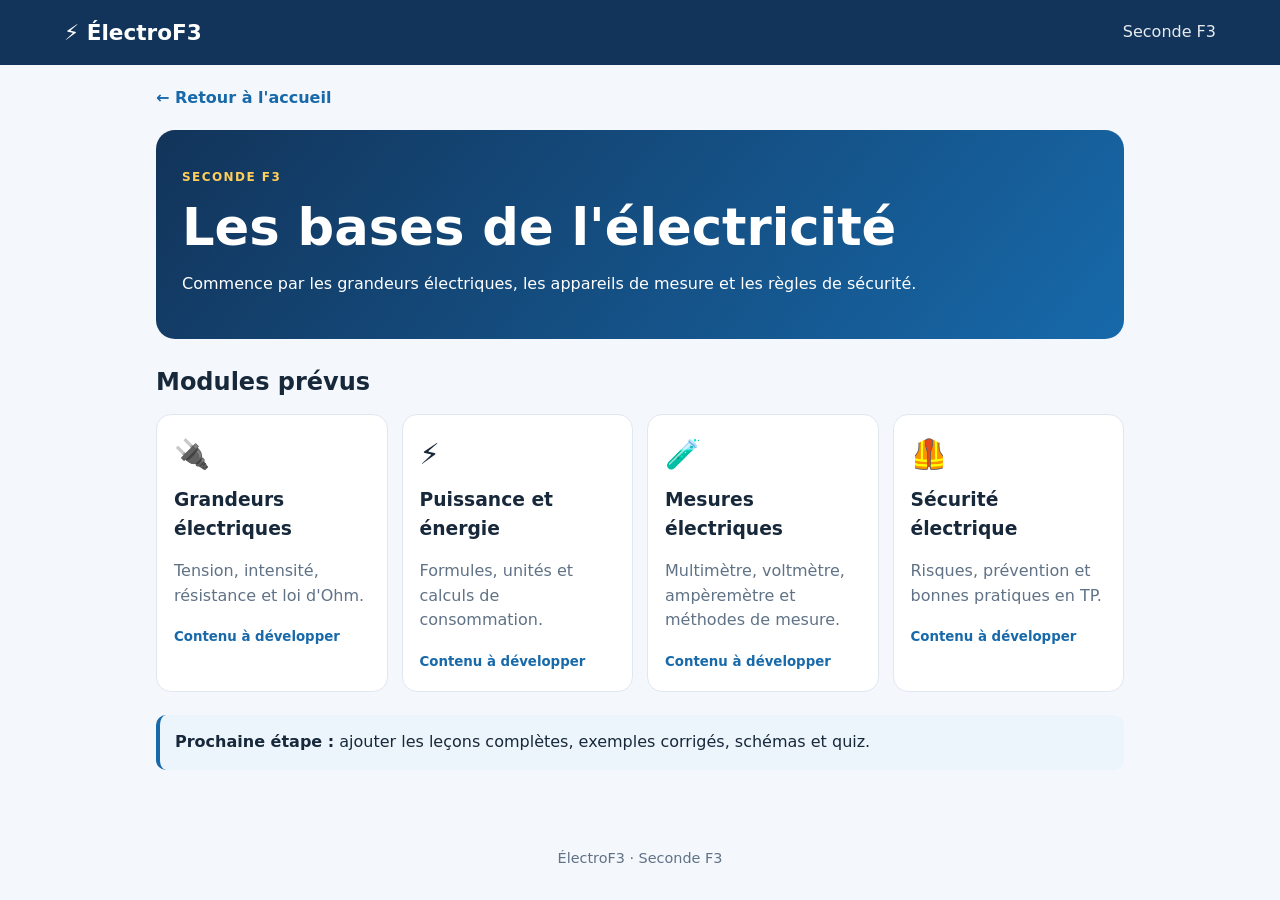
==== seconde.html @ 00de370a "Add files via upload" ====
<!doctype html>
<html lang="fr"><head><meta charset="utf-8"><meta name="viewport" content="width=device-width,initial-scale=1"><meta name="theme-color" content="#12345a"><link rel="manifest" href="manifest.json"><link rel="stylesheet" href="style.css"><title>Seconde F3 — ÉlectroF3</title></head>
<body><header class="site-header"><a class="logo" href="index.html">⚡ ÉlectroF3</a><p>Seconde F3</p></header><main>
<a class="back" href="index.html">← Retour à l'accueil</a><section class="page-hero"><p class="eyebrow">SECONDE F3</p><h1>Les bases de l'électricité</h1><p>Commence par les grandeurs électriques, les appareils de mesure et les règles de sécurité.</p></section>
<h2>Modules prévus</h2><div class="lesson-grid">
<article class="lesson-card"><span>🔌</span><h3>Grandeurs électriques</h3><p>Tension, intensité, résistance et loi d'Ohm.</p><small>Contenu à développer</small></article>
<article class="lesson-card"><span>⚡</span><h3>Puissance et énergie</h3><p>Formules, unités et calculs de consommation.</p><small>Contenu à développer</small></article>
<article class="lesson-card"><span>🧪</span><h3>Mesures électriques</h3><p>Multimètre, voltmètre, ampèremètre et méthodes de mesure.</p><small>Contenu à développer</small></article>
<article class="lesson-card"><span>🦺</span><h3>Sécurité électrique</h3><p>Risques, prévention et bonnes pratiques en TP.</p><small>Contenu à développer</small></article>
</div><div class="info"><b>Prochaine étape :</b> ajouter les leçons complètes, exemples corrigés, schémas et quiz.</div></main><footer>ÉlectroF3 · Seconde F3</footer><script src="app.js"></script></body></html>
---- style.css ----
*{box-sizing:border-box} :root{--navy:#12345a;--blue:#1769aa;--ink:#17283b;--muted:#607286;--pale:#edf5fc;--gold:#ffcf5a}body{margin:0;background:#f4f7fb;color:var(--ink);font:16px/1.55 system-ui,-apple-system,Segoe UI,Arial,sans-serif}.site-header{background:var(--navy);color:white;padding:16px 5%;display:flex;align-items:center;justify-content:space-between;gap:12px;flex-wrap:wrap}.site-header p{margin:0;opacity:.9}.logo{font-size:1.35rem;font-weight:850;color:white;text-decoration:none}main{max-width:1000px;margin:auto;padding:18px 16px 36px}.hero,.page-hero{background:linear-gradient(130deg,#12345a,#1769aa);color:white;border-radius:19px;padding:26px;margin:4px 0 25px}.hero h1,.page-hero h1{font-size:clamp(2rem,7vw,3.2rem);line-height:1.12;margin:8px 0}.eyebrow{font-size:.75rem;letter-spacing:.12em;font-weight:850;color:var(--gold)}h2{margin:25px 0 13px}.class-grid,.lesson-grid{display:grid;grid-template-columns:repeat(auto-fit,minmax(220px,1fr));gap:14px}.class-card,.lesson-card{background:white;border:1px solid #dfe8f1;border-radius:15px;padding:17px}.class-card{display:flex;flex-direction:column;text-decoration:none;color:inherit;transition:transform .15s,box-shadow .15s}.class-card:hover{transform:translateY(-2px);box-shadow:0 8px 20px #12345a12}.class-card>span,.lesson-card>span{font-size:1.8rem}.class-card h3,.lesson-card h3{margin:8px 0}.class-card p,.lesson-card p{color:var(--muted);flex:1}.class-card b{color:var(--blue)}.lesson-card small{color:var(--blue);font-weight:700}.info{background:var(--pale);border-left:4px solid var(--blue);padding:15px;border-radius:10px;margin:23px 0}.disclaimer{font-size:.88rem;color:var(--muted);margin-top:22px}.back{display:inline-block;margin:3px 0 15px;color:var(--blue);font-weight:750;text-decoration:none}footer{text-align:center;padding:18px;color:var(--muted);font-size:.9rem}
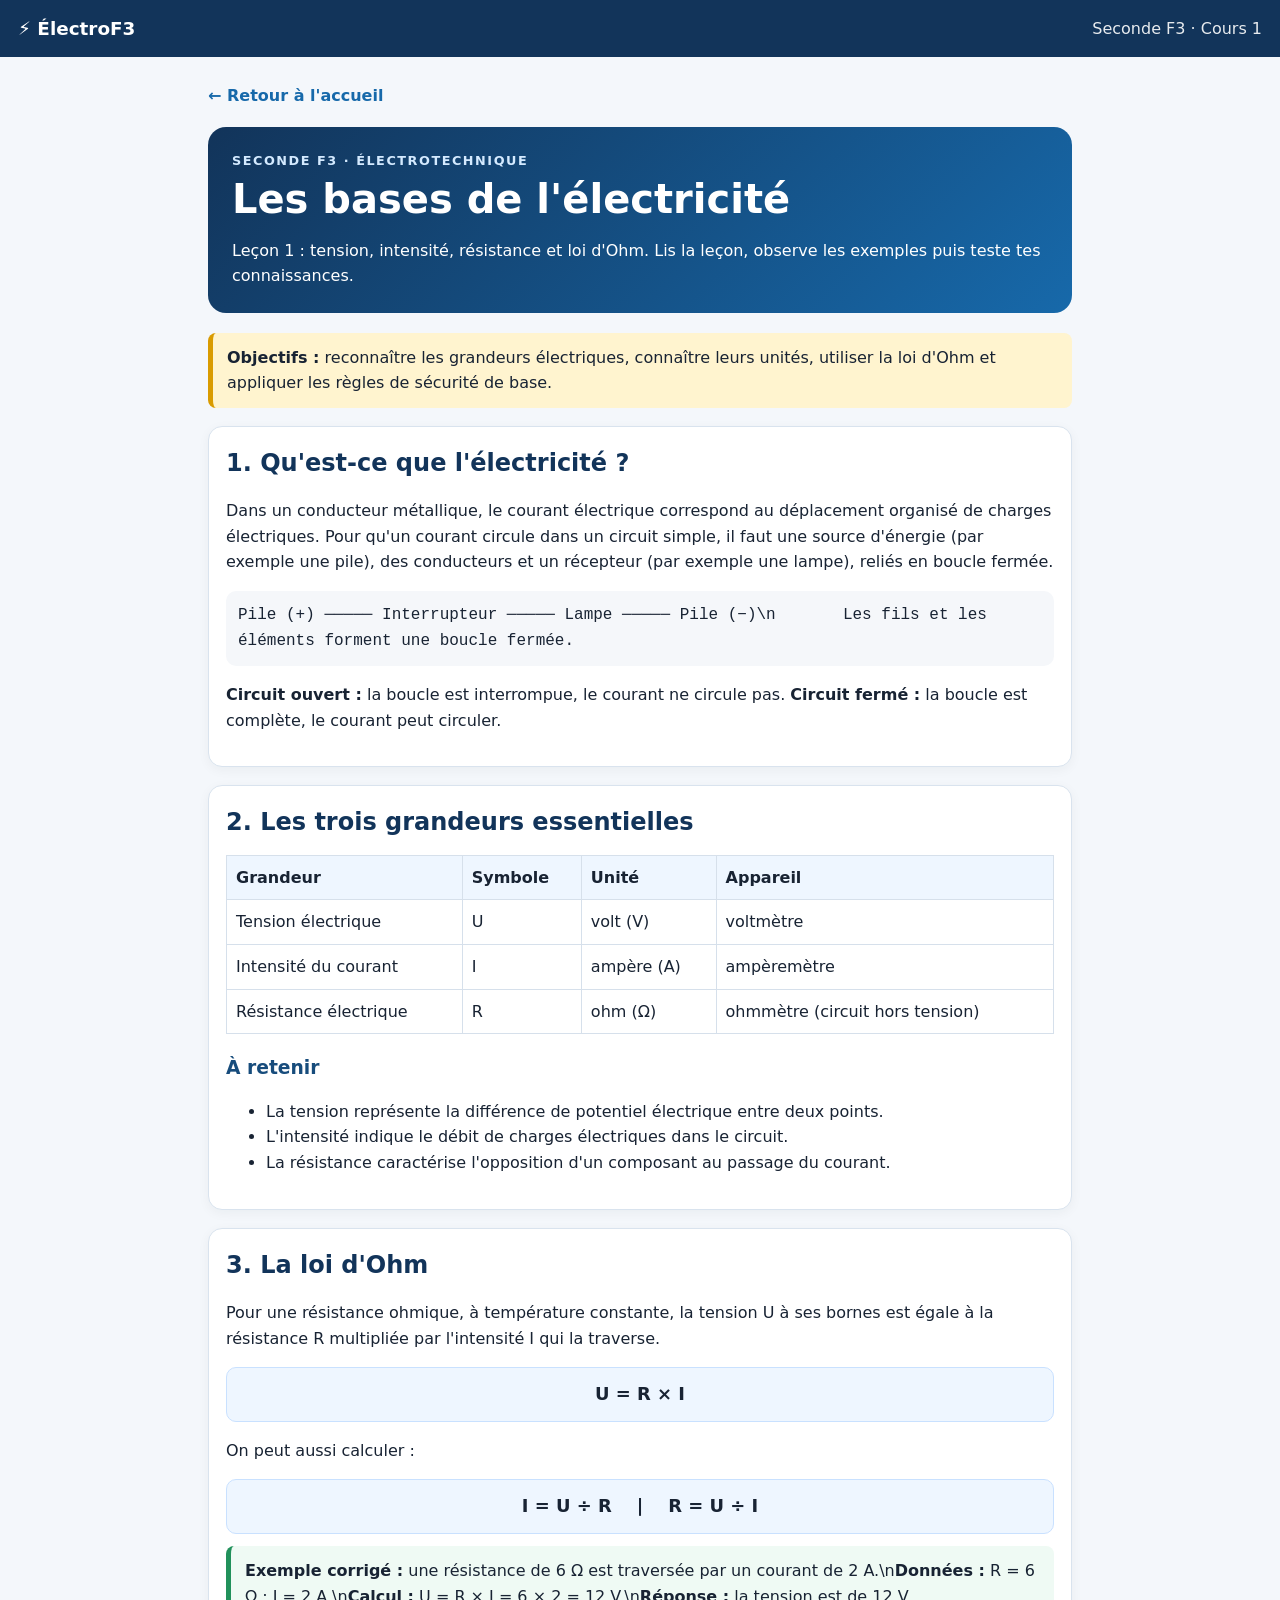
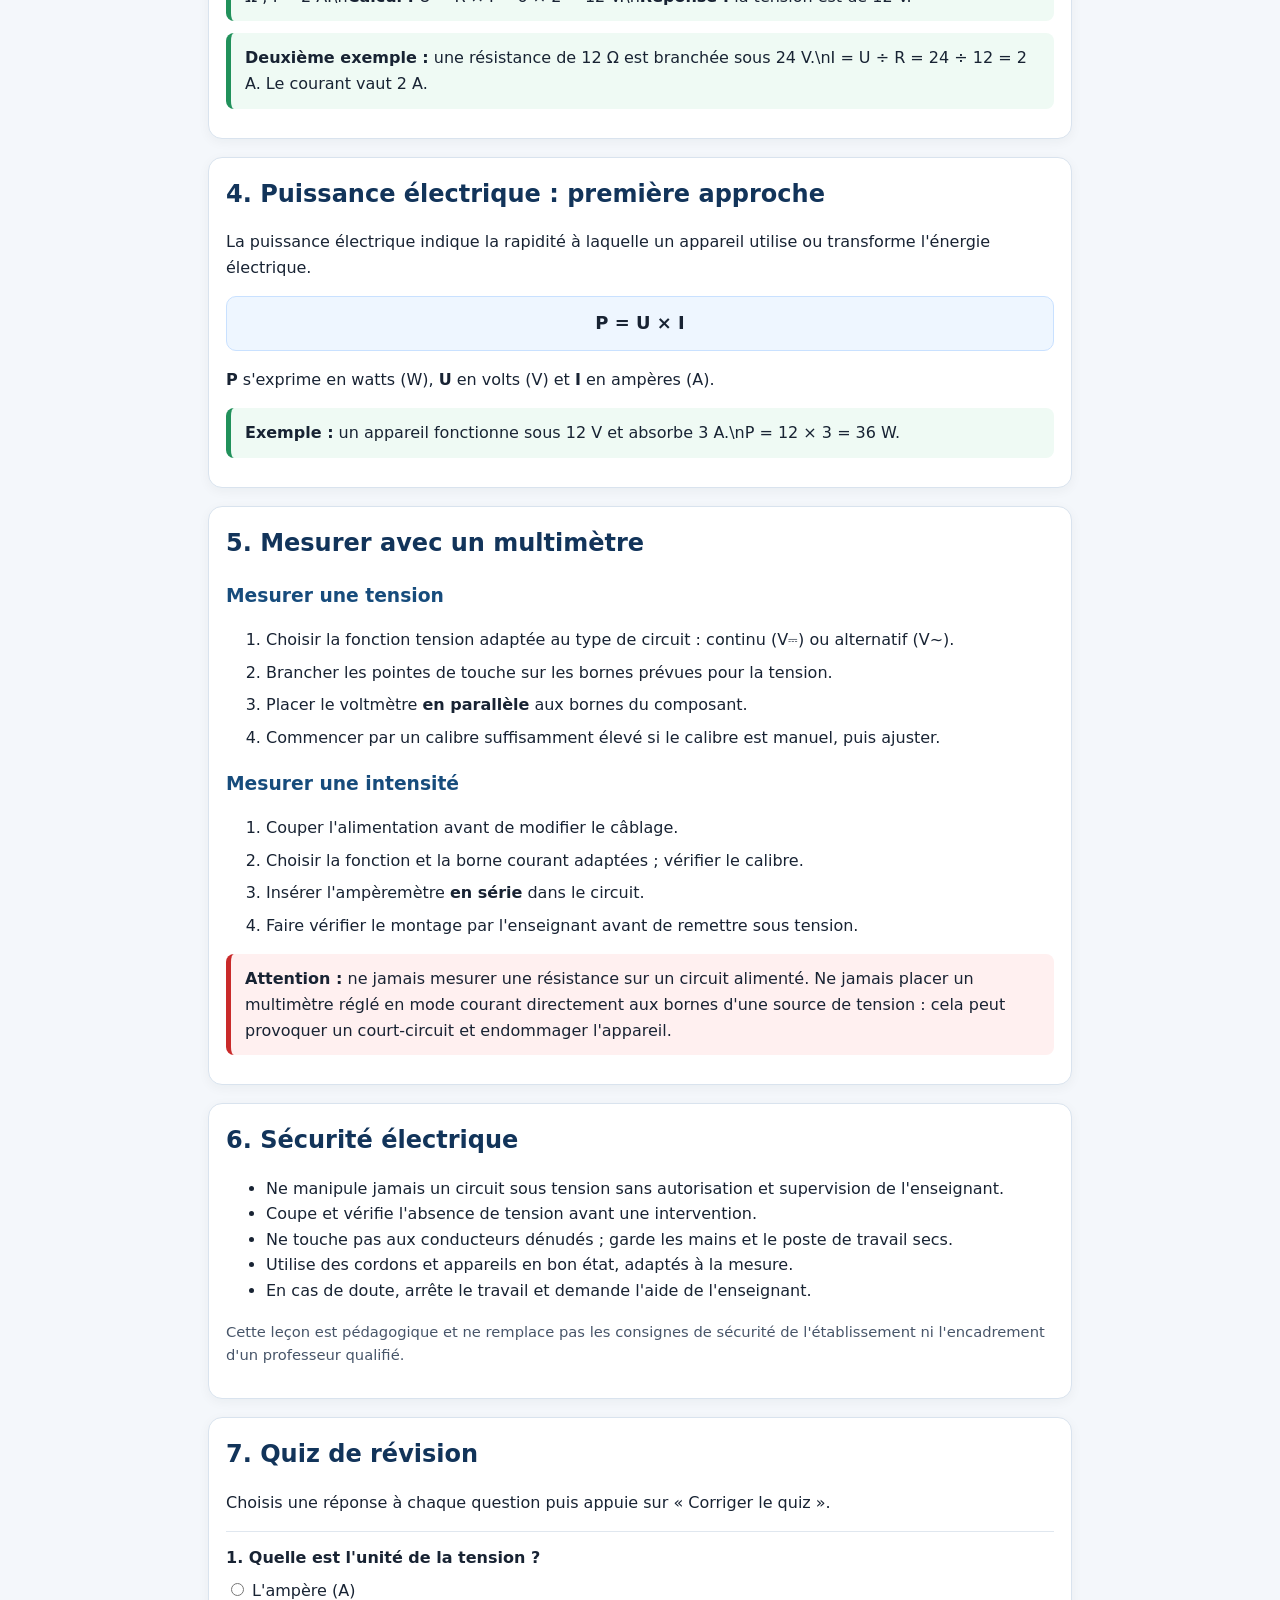
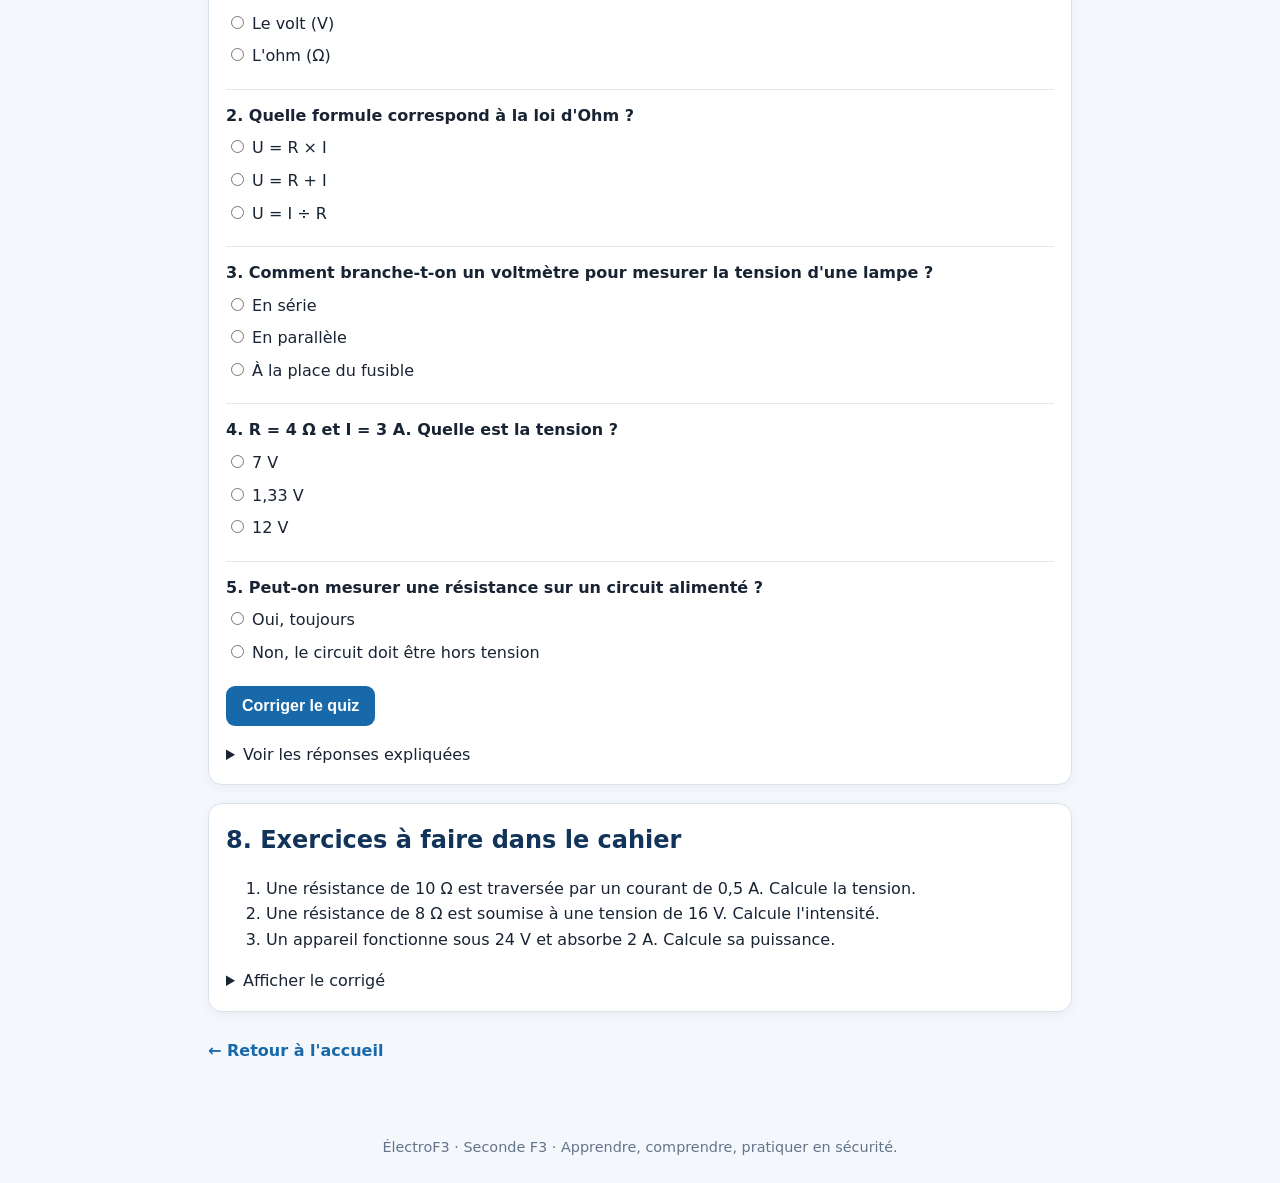
==== commit 23bc353d: "Update seconde.html" ====
--- a/seconde.html
+++ b/seconde.html
@@ -1,10 +1,42 @@
 <!doctype html>
-<html lang="fr"><head><meta charset="utf-8"><meta name="viewport" content="width=device-width,initial-scale=1"><meta name="theme-color" content="#12345a"><link rel="manifest" href="manifest.json"><link rel="stylesheet" href="style.css"><title>Seconde F3 — ÉlectroF3</title></head>
-<body><header class="site-header"><a class="logo" href="index.html">⚡ ÉlectroF3</a><p>Seconde F3</p></header><main>
-<a class="back" href="index.html">← Retour à l'accueil</a><section class="page-hero"><p class="eyebrow">SECONDE F3</p><h1>Les bases de l'électricité</h1><p>Commence par les grandeurs électriques, les appareils de mesure et les règles de sécurité.</p></section>
-<h2>Modules prévus</h2><div class="lesson-grid">
-<article class="lesson-card"><span>🔌</span><h3>Grandeurs électriques</h3><p>Tension, intensité, résistance et loi d'Ohm.</p><small>Contenu à développer</small></article>
-<article class="lesson-card"><span>⚡</span><h3>Puissance et énergie</h3><p>Formules, unités et calculs de consommation.</p><small>Contenu à développer</small></article>
-<article class="lesson-card"><span>🧪</span><h3>Mesures électriques</h3><p>Multimètre, voltmètre, ampèremètre et méthodes de mesure.</p><small>Contenu à développer</small></article>
-<article class="lesson-card"><span>🦺</span><h3>Sécurité électrique</h3><p>Risques, prévention et bonnes pratiques en TP.</p><small>Contenu à développer</small></article>
-</div><div class="info"><b>Prochaine étape :</b> ajouter les leçons complètes, exemples corrigés, schémas et quiz.</div></main><footer>ÉlectroF3 · Seconde F3</footer><script src="app.js"></script></body></html>+<html lang="fr">
+<head>
+<meta charset="utf-8">
+<meta name="viewport" content="width=device-width, initial-scale=1">
+<meta name="theme-color" content="#12345a">
+<link rel="manifest" href="manifest.json">
+<link rel="stylesheet" href="style.css">
+<title>Seconde F3 — Cours d'électricité | ÉlectroF3</title>
+<style>
+:root{--navy:#12345a;--blue:#1769aa;--pale:#eef6ff;--ink:#182333;--green:#137547;--gold:#fff4cf}
+*{box-sizing:border-box}body{color:var(--ink);line-height:1.6}.site-header{background:var(--navy);color:white;padding:14px 18px;display:flex;align-items:center;justify-content:space-between;gap:12px;flex-wrap:wrap}.site-header a{color:white;text-decoration:none;font-weight:800;font-size:1.15rem}.site-header p{margin:0}.course{max-width:900px;margin:auto;padding:18px}.back{display:inline-block;margin:8px 0 14px;color:var(--blue);font-weight:700;text-decoration:none}.hero{background:linear-gradient(135deg,#12345a,#1769aa);color:white;padding:24px;border-radius:18px;margin-bottom:20px}.hero .tag{font-size:.8rem;font-weight:800;letter-spacing:.12em;color:#d4eaff}.hero h1{margin:.25rem 0;font-size:clamp(1.8rem,6vw,2.5rem);line-height:1.15}.hero p{margin-bottom:0}.notice{background:var(--gold);border-left:5px solid #d99b00;padding:12px 14px;border-radius:8px;margin:16px 0}.unit{background:white;border:1px solid #d9e3ee;border-radius:14px;padding:17px;margin:18px 0;box-shadow:0 3px 12px #1020300c}.unit h2{color:var(--navy);margin-top:0}.unit h3{margin-bottom:5px;color:#174c7c}.formula{background:var(--pale);border:1px solid #c9e1ff;border-radius:10px;padding:12px;text-align:center;font-size:1.12rem;font-weight:800;margin:10px 0}.table-wrap{overflow-x:auto}table{border-collapse:collapse;width:100%;min-width:300px}th,td{border:1px solid #d6e0eb;padding:9px;text-align:left}th{background:var(--pale)}.steps li{margin:7px 0}.example{background:#effaf4;border-left:5px solid #21915b;border-radius:8px;padding:12px 14px;margin:12px 0}.danger{background:#fff0f0;border-left:5px solid #c92a2a;border-radius:8px;padding:12px 14px;margin:12px 0}.quiz-q{border-top:1px solid #e0e7ef;padding:13px 0}.quiz-q label{display:block;margin:7px 0}.quiz button{border:0;background:var(--blue);color:white;border-radius:9px;padding:11px 16px;font-weight:700;font-size:1rem}.result{font-weight:700;margin-top:12px}.diagram{font-family:monospace;white-space:pre-wrap;background:#f5f7fa;border-radius:10px;padding:12px;overflow-x:auto}.small{font-size:.92rem;color:#475569}footer{text-align:center;padding:24px;color:#64748b}
+</style>
+</head>
+<body>
+<header class="site-header"><a href="index.html">⚡ ÉlectroF3</a><p>Seconde F3 · Cours 1</p></header>
+<main class="course">
+<a class="back" href="index.html">← Retour à l'accueil</a>
+<section class="hero"><div class="tag">SECONDE F3 · ÉLECTROTECHNIQUE</div><h1>Les bases de l'électricité</h1><p>Leçon 1 : tension, intensité, résistance et loi d'Ohm. Lis la leçon, observe les exemples puis teste tes connaissances.</p></section>
+<div class="notice"><strong>Objectifs :</strong> reconnaître les grandeurs électriques, connaître leurs unités, utiliser la loi d'Ohm et appliquer les règles de sécurité de base.</div>
+<section class="unit"><h2>1. Qu'est-ce que l'électricité ?</h2><p>Dans un conducteur métallique, le courant électrique correspond au déplacement organisé de charges électriques. Pour qu'un courant circule dans un circuit simple, il faut une source d'énergie (par exemple une pile), des conducteurs et un récepteur (par exemple une lampe), reliés en boucle fermée.</p><div class="diagram">Pile (+) ───── Interrupteur ───── Lampe ───── Pile (−)\n       Les fils et les éléments forment une boucle fermée.</div><p><strong>Circuit ouvert :</strong> la boucle est interrompue, le courant ne circule pas. <strong>Circuit fermé :</strong> la boucle est complète, le courant peut circuler.</p></section>
+<section class="unit"><h2>2. Les trois grandeurs essentielles</h2><div class="table-wrap"><table><thead><tr><th>Grandeur</th><th>Symbole</th><th>Unité</th><th>Appareil</th></tr></thead><tbody><tr><td>Tension électrique</td><td>U</td><td>volt (V)</td><td>voltmètre</td></tr><tr><td>Intensité du courant</td><td>I</td><td>ampère (A)</td><td>ampèremètre</td></tr><tr><td>Résistance électrique</td><td>R</td><td>ohm (Ω)</td><td>ohmmètre (circuit hors tension)</td></tr></tbody></table></div><h3>À retenir</h3><ul><li>La tension représente la différence de potentiel électrique entre deux points.</li><li>L'intensité indique le débit de charges électriques dans le circuit.</li><li>La résistance caractérise l'opposition d'un composant au passage du courant.</li></ul></section>
+<section class="unit"><h2>3. La loi d'Ohm</h2><p>Pour une résistance ohmique, à température constante, la tension U à ses bornes est égale à la résistance R multipliée par l'intensité I qui la traverse.</p><div class="formula">U = R × I</div><p>On peut aussi calculer :</p><div class="formula">I = U ÷ R &nbsp;&nbsp; | &nbsp;&nbsp; R = U ÷ I</div><div class="example"><strong>Exemple corrigé :</strong> une résistance de 6 Ω est traversée par un courant de 2 A.\n<strong>Données :</strong> R = 6 Ω ; I = 2 A.\n<strong>Calcul :</strong> U = R × I = 6 × 2 = 12 V.\n<strong>Réponse :</strong> la tension est de 12 V.</div><div class="example"><strong>Deuxième exemple :</strong> une résistance de 12 Ω est branchée sous 24 V.\nI = U ÷ R = 24 ÷ 12 = 2 A. Le courant vaut 2 A.</div></section>
+<section class="unit"><h2>4. Puissance électrique : première approche</h2><p>La puissance électrique indique la rapidité à laquelle un appareil utilise ou transforme l'énergie électrique.</p><div class="formula">P = U × I</div><p><strong>P</strong> s'exprime en watts (W), <strong>U</strong> en volts (V) et <strong>I</strong> en ampères (A).</p><div class="example"><strong>Exemple :</strong> un appareil fonctionne sous 12 V et absorbe 3 A.\nP = 12 × 3 = 36 W.</div></section>
+<section class="unit"><h2>5. Mesurer avec un multimètre</h2><h3>Mesurer une tension</h3><ol class="steps"><li>Choisir la fonction tension adaptée au type de circuit : continu (V⎓) ou alternatif (V~).</li><li>Brancher les pointes de touche sur les bornes prévues pour la tension.</li><li>Placer le voltmètre <strong>en parallèle</strong> aux bornes du composant.</li><li>Commencer par un calibre suffisamment élevé si le calibre est manuel, puis ajuster.</li></ol><h3>Mesurer une intensité</h3><ol class="steps"><li>Couper l'alimentation avant de modifier le câblage.</li><li>Choisir la fonction et la borne courant adaptées ; vérifier le calibre.</li><li>Insérer l'ampèremètre <strong>en série</strong> dans le circuit.</li><li>Faire vérifier le montage par l'enseignant avant de remettre sous tension.</li></ol><div class="danger"><strong>Attention :</strong> ne jamais mesurer une résistance sur un circuit alimenté. Ne jamais placer un multimètre réglé en mode courant directement aux bornes d'une source de tension : cela peut provoquer un court-circuit et endommager l'appareil.</div></section>
+<section class="unit"><h2>6. Sécurité électrique</h2><ul><li>Ne manipule jamais un circuit sous tension sans autorisation et supervision de l'enseignant.</li><li>Coupe et vérifie l'absence de tension avant une intervention.</li><li>Ne touche pas aux conducteurs dénudés ; garde les mains et le poste de travail secs.</li><li>Utilise des cordons et appareils en bon état, adaptés à la mesure.</li><li>En cas de doute, arrête le travail et demande l'aide de l'enseignant.</li></ul><p class="small">Cette leçon est pédagogique et ne remplace pas les consignes de sécurité de l'établissement ni l'encadrement d'un professeur qualifié.</p></section>
+<section class="unit quiz"><h2>7. Quiz de révision</h2><p>Choisis une réponse à chaque question puis appuie sur « Corriger le quiz ».</p>
+<div class="quiz-q"><strong>1. Quelle est l'unité de la tension ?</strong><label><input type="radio" name="q1" value="a"> L'ampère (A)</label><label><input type="radio" name="q1" value="b"> Le volt (V)</label><label><input type="radio" name="q1" value="c"> L'ohm (Ω)</label></div>
+<div class="quiz-q"><strong>2. Quelle formule correspond à la loi d'Ohm ?</strong><label><input type="radio" name="q2" value="a"> U = R × I</label><label><input type="radio" name="q2" value="b"> U = R + I</label><label><input type="radio" name="q2" value="c"> U = I ÷ R</label></div>
+<div class="quiz-q"><strong>3. Comment branche-t-on un voltmètre pour mesurer la tension d'une lampe ?</strong><label><input type="radio" name="q3" value="a"> En série</label><label><input type="radio" name="q3" value="b"> En parallèle</label><label><input type="radio" name="q3" value="c"> À la place du fusible</label></div>
+<div class="quiz-q"><strong>4. R = 4 Ω et I = 3 A. Quelle est la tension ?</strong><label><input type="radio" name="q4" value="a"> 7 V</label><label><input type="radio" name="q4" value="b"> 1,33 V</label><label><input type="radio" name="q4" value="c"> 12 V</label></div>
+<div class="quiz-q"><strong>5. Peut-on mesurer une résistance sur un circuit alimenté ?</strong><label><input type="radio" name="q5" value="a"> Oui, toujours</label><label><input type="radio" name="q5" value="b"> Non, le circuit doit être hors tension</label></div>
+<button type="button" onclick="corrigerQuiz()">Corriger le quiz</button><p id="resultat" class="result" aria-live="polite"></p><details><summary>Voir les réponses expliquées</summary><ol><li>Le volt (V) est l'unité de tension.</li><li>La loi d'Ohm s'écrit U = R × I.</li><li>Le voltmètre se branche en parallèle.</li><li>U = R × I = 4 × 3 = 12 V.</li><li>Une mesure de résistance se fait hors tension.</li></ol></details></section>
+<section class="unit"><h2>8. Exercices à faire dans le cahier</h2><ol><li>Une résistance de 10 Ω est traversée par un courant de 0,5 A. Calcule la tension.</li><li>Une résistance de 8 Ω est soumise à une tension de 16 V. Calcule l'intensité.</li><li>Un appareil fonctionne sous 24 V et absorbe 2 A. Calcule sa puissance.</li></ol><details><summary>Afficher le corrigé</summary><ol><li>U = 10 × 0,5 = 5 V.</li><li>I = 16 ÷ 8 = 2 A.</li><li>P = 24 × 2 = 48 W.</li></ol></details></section>
+<p><a class="back" href="index.html">← Retour à l'accueil</a></p>
+</main><footer>ÉlectroF3 · Seconde F3 · Apprendre, comprendre, pratiquer en sécurité.</footer>
+<script>
+function corrigerQuiz(){const bonnes={q1:'b',q2:'a',q3:'b',q4:'c',q5:'b'};let score=0,faits=0;for(const [q,v] of Object.entries(bonnes)){const choix=document.querySelector('input[name="'+q+'"]:checked');if(choix){faits++;if(choix.value===v)score++;}}const zone=document.getElementById('resultat');if(faits<5){zone.textContent='Tu as répondu à '+faits+'/5 questions. Réponds à toutes les questions pour obtenir ton score.';}else{zone.textContent='Résultat : '+score+'/5. '+(score===5?'Excellent ! Tu maîtrises les bases.':score>=3?'Bon début ! Relis les réponses expliquées et réessaie.':'Relis la leçon, puis recommence le quiz.');}}
+if('serviceWorker' in navigator && location.protocol.startsWith('http')){window.addEventListener('load',()=>navigator.serviceWorker.register('service-worker.js').catch(()=>{}));}
+</script>
+</body>
+                                                                                                                                                                                                                                                                                                                                                                                                                                                                                                                                                                                                                      </html>
